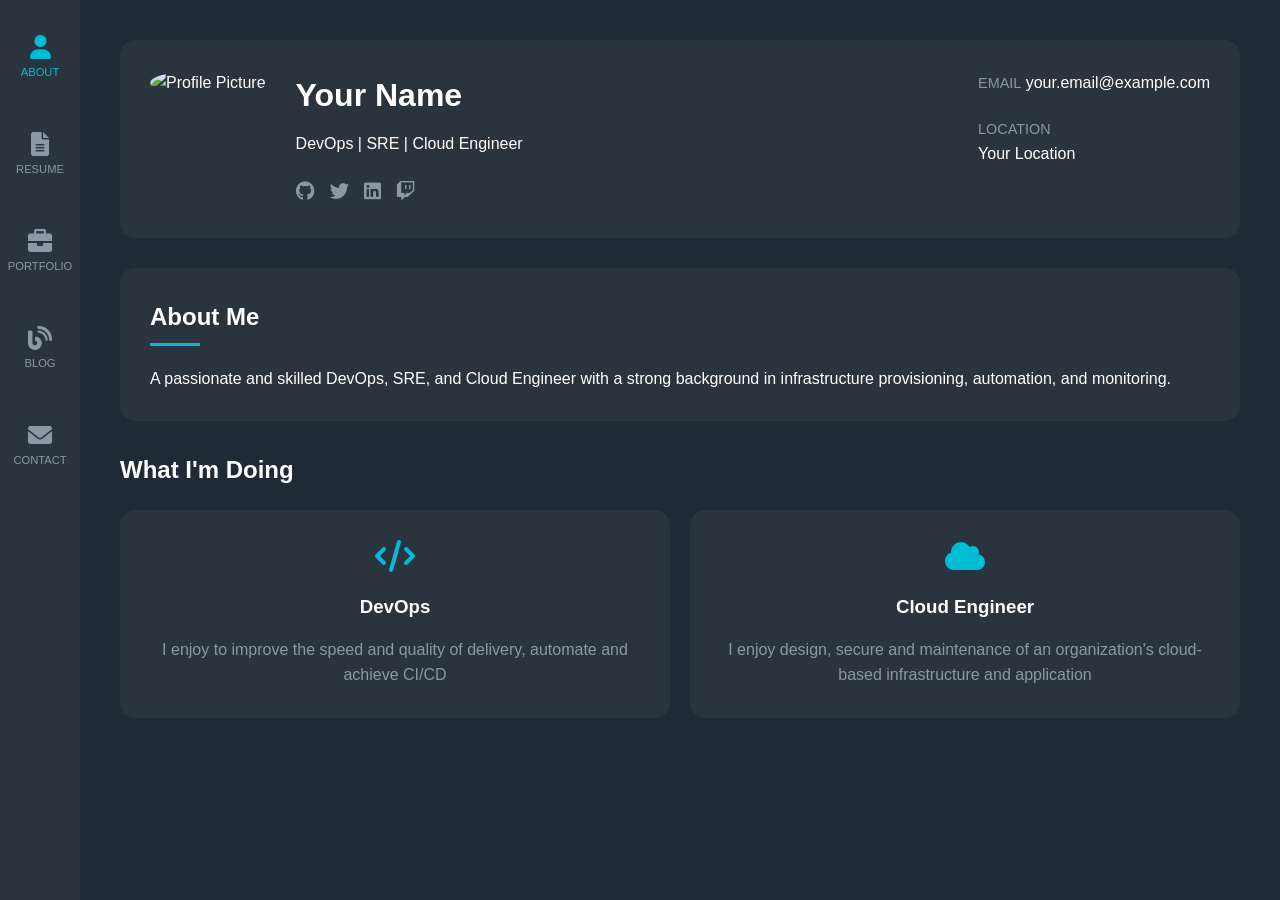
==== index.html @ b5a83fa3 "first commit" ====
<!DOCTYPE html>
<html lang="en">
<head>
    <meta charset="UTF-8">
    <meta name="viewport" content="width=device-width, initial-scale=1.0">
    <title>Portfolio</title>
    <link rel="stylesheet" href="style.css">
    <link rel="stylesheet" href="https://cdnjs.cloudflare.com/ajax/libs/font-awesome/6.0.0/css/all.min.css">
</head>
<body>
    <div class="container">
        <!-- Geometric Background -->
        <div class="geometric-bg"></div>

        <!-- Sidebar Navigation -->
        <nav class="sidebar">
            <div class="nav-item active">
                <i class="fas fa-user"></i>
                <span>ABOUT</span>
            </div>
            <div class="nav-item">
                <i class="fas fa-file-alt"></i>
                <span>RESUME</span>
            </div>
            <div class="nav-item">
                <i class="fas fa-briefcase"></i>
                <span>PORTFOLIO</span>
            </div>
            <div class="nav-item">
                <i class="fas fa-blog"></i>
                <span>BLOG</span>
            </div>
            <div class="nav-item">
                <i class="fas fa-envelope"></i>
                <span>CONTACT</span>
            </div>
        </nav>

        <!-- Main Content -->
        <main class="content">
            <!-- Profile Section -->
            <section class="profile">
                <div class="profile-image">
                    <img src="/placeholder.svg?height=150&width=150" alt="Profile Picture">
                </div>
                <div class="profile-info">
                    <h1>Your Name</h1>
                    <p>DevOps | SRE | Cloud Engineer</p>
                    <div class="social-links">
                        <a href="#"><i class="fab fa-github"></i></a>
                        <a href="#"><i class="fab fa-twitter"></i></a>
                        <a href="#"><i class="fab fa-linkedin"></i></a>
                        <a href="#"><i class="fab fa-twitch"></i></a>
                    </div>
                </div>
                <div class="contact-info">
                    <div class="info-item">
                        <span>EMAIL</span>
                        <a href="mailto:your.email@example.com">your.email@example.com</a>
                    </div>
                    <div class="info-item">
                        <span>LOCATION</span>
                        <p>Your Location</p>
                    </div>
                </div>
            </section>

            <!-- About Section -->
            <section class="about">
                <h2>About Me</h2>
                <p>A passionate and skilled DevOps, SRE, and Cloud Engineer with a strong background in infrastructure provisioning, automation, and monitoring.</p>
            </section>

            <!-- What I'm Doing Section -->
            <section class="what-im-doing">
                <h2>What I'm Doing</h2>
                <div class="cards">
                    <div class="card">
                        <i class="fas fa-code"></i>
                        <h3>DevOps</h3>
                        <p>I enjoy to improve the speed and quality of delivery, automate and achieve CI/CD</p>
                    </div>
                    <div class="card">
                        <i class="fas fa-cloud"></i>
                        <h3>Cloud Engineer</h3>
                        <p>I enjoy design, secure and maintenance of an organization's cloud-based infrastructure and application</p>
                    </div>
                </div>
            </section>
        </main>
    </div>
    <script src="script.js"></script>
</body>
</html>
---- style.css ----
:root { --primary-color: #00BCD4; --dark-bg: #1E2A35; --card-bg: #2A343F; --text-primary: #ffffff; --text-secondary: #8B98A5; } * { margin: 0; padding: 0; box-sizing: border-box; } body { font-family: 'Arial', sans-serif; background-color: var(--dark-bg); color: var(--text-primary); line-height: 1.6; } .container { display: flex; min-height: 100vh; } /* Geometric Background */ .geometric-bg { position: fixed; top: 0; left: 0; width: 100%; height: 100%; background-image: url('https://sjc.microlink.io/BILCcP4Myxe3ezucP5gKyLLWLCoUbep3UhuWjSJiOzNdf7HE_uzfb9MO6j83eb8IjQEhtxk7xO4nOoVupFZQFg.jpeg'); background-size: cover; opacity: 0.1; z-index: -1; } /* Sidebar Navigation */ .sidebar { width: 80px; background-color: var(--card-bg); padding: 20px 0; display: flex; flex-direction: column; align-items: center; gap: 20px; } .nav-item { width: 100%; padding: 15px 0; display: flex; flex-direction: column; align-items: center; cursor: pointer; color: var(--text-secondary); transition: 0.3s; } .nav-item.active, .nav-item:hover { color: var(--primary-color); } .nav-item i { font-size: 1.5rem; margin-bottom: 5px; } .nav-item span { font-size: 0.7rem; } /* Main Content */ .content { flex: 1; padding: 40px; max-width: 1200px; margin: 0 auto; } /* Profile Section */ .profile { background-color: var(--card-bg); border-radius: 15px; padding: 30px; display: grid; grid-template-columns: auto 1fr auto; gap: 30px; margin-bottom: 30px; } .profile-image img { width: 150px; height: 150px; border-radius: 50%; object-fit: cover; } .profile-info h1 { font-size: 2rem; margin-bottom: 10px; } .social-links { display: flex; gap: 15px; margin-top: 20px; } .social-links a { color: var(--text-secondary); font-size: 1.2rem; transition: 0.3s; } .social-links a:hover { color: var(--primary-color); } .contact-info { display: flex; flex-direction: column; gap: 20px; } .info-item span { color: var(--text-secondary); font-size: 0.9rem; } .info-item a { color: var(--text-primary); text-decoration: none; } /* About Section */ .about { background-color: var(--card-bg); border-radius: 15px; padding: 30px; margin-bottom: 30px; } .about h2 { color: var(--text-primary); margin-bottom: 20px; position: relative; padding-bottom: 10px; } .about h2::after { content: ''; position: absolute; bottom: 0; left: 0; width: 50px; height: 3px; background-color: var(--primary-color); } /* What I'm Doing Section */ .what-im-doing { margin-bottom: 30px; } .what-im-doing h2 { margin-bottom: 20px; } .cards { display: grid; grid-template-columns: repeat(auto-fit, minmax(300px, 1fr)); gap: 20px; } .card { background-color: var(--card-bg); border-radius: 15px; padding: 30px; text-align: center; } .card i { font-size: 2rem; color: var(--primary-color); margin-bottom: 20px; } .card h3 { margin-bottom: 15px; } .card p { color: var(--text-secondary); } /* Responsive Design */ @media (max-width: 768px) { .profile { grid-template-columns: 1fr; text-align: center; } .profile-image { margin: 0 auto; } .social-links { justify-content: center; } .contact-info { text-align: center; } }
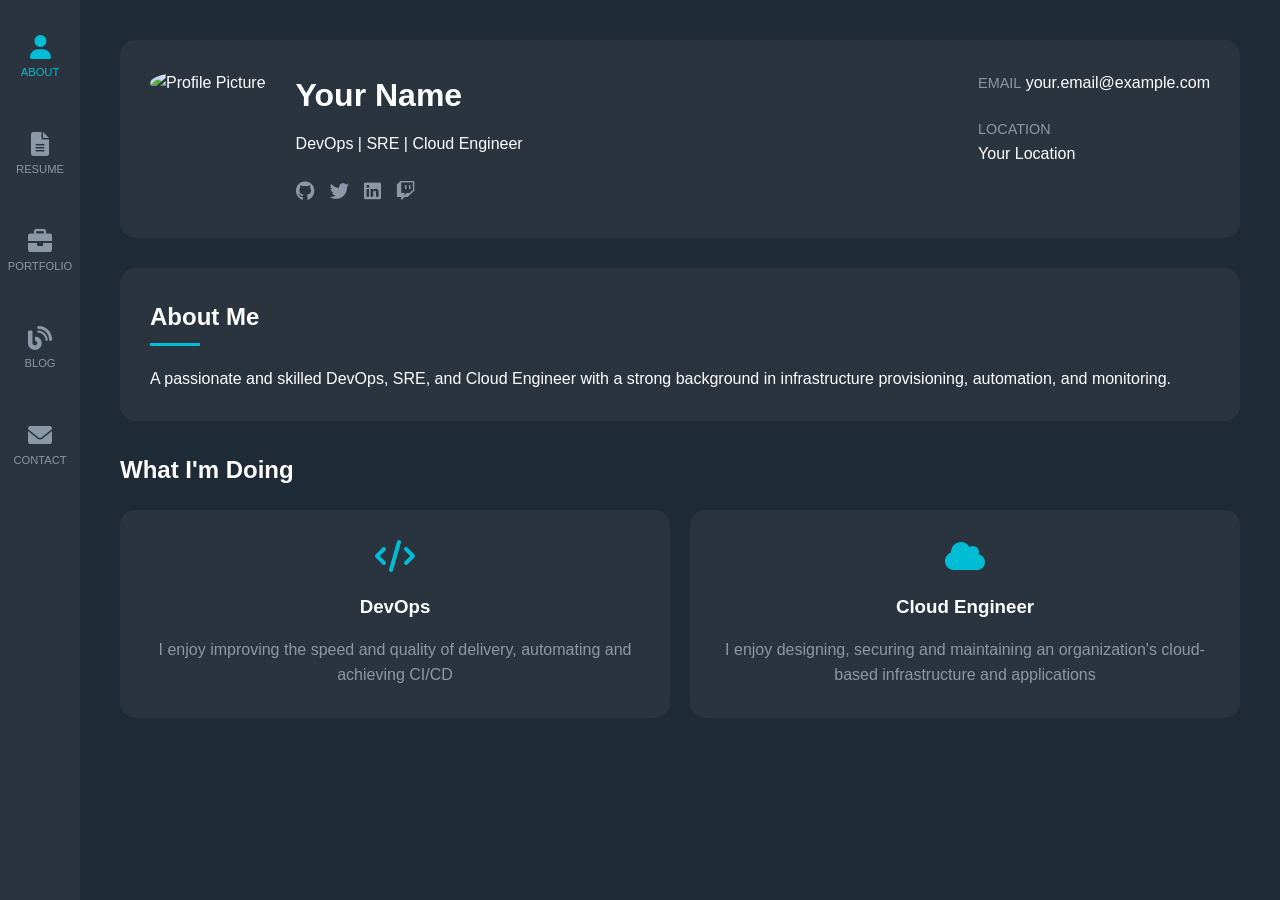
==== commit db2e755f: "second" ====
--- a/index.html
+++ b/index.html
@@ -11,84 +11,177 @@
     <div class="container">
         <!-- Geometric Background -->
         <div class="geometric-bg"></div>
-
+    
         <!-- Sidebar Navigation -->
         <nav class="sidebar">
-            <div class="nav-item active">
+            <div class="nav-item active" data-section="about">
                 <i class="fas fa-user"></i>
                 <span>ABOUT</span>
             </div>
-            <div class="nav-item">
+            <div class="nav-item" data-section="resume">
                 <i class="fas fa-file-alt"></i>
                 <span>RESUME</span>
             </div>
-            <div class="nav-item">
+            <div class="nav-item" data-section="portfolio">
                 <i class="fas fa-briefcase"></i>
                 <span>PORTFOLIO</span>
             </div>
-            <div class="nav-item">
+            <div class="nav-item" data-section="blog">
                 <i class="fas fa-blog"></i>
                 <span>BLOG</span>
             </div>
-            <div class="nav-item">
+            <div class="nav-item" data-section="contact">
                 <i class="fas fa-envelope"></i>
                 <span>CONTACT</span>
             </div>
         </nav>
-
+    
         <!-- Main Content -->
         <main class="content">
-            <!-- Profile Section -->
-            <section class="profile">
-                <div class="profile-image">
-                    <img src="/placeholder.svg?height=150&width=150" alt="Profile Picture">
-                </div>
-                <div class="profile-info">
-                    <h1>Your Name</h1>
-                    <p>DevOps | SRE | Cloud Engineer</p>
-                    <div class="social-links">
-                        <a href="#"><i class="fab fa-github"></i></a>
-                        <a href="#"><i class="fab fa-twitter"></i></a>
-                        <a href="#"><i class="fab fa-linkedin"></i></a>
-                        <a href="#"><i class="fab fa-twitch"></i></a>
+            <!-- About Section -->
+            <section id="about" class="content-section">
+                <div class="profile">
+                    <div class="profile-image">
+                        <img src="/placeholder.svg?height=150&width=150" alt="Profile Picture">
+                    </div>
+                    <div class="profile-info">
+                        <h1>Your Name</h1>
+                        <p>DevOps | SRE | Cloud Engineer</p>
+                        <div class="social-links">
+                            <a href="#"><i class="fab fa-github"></i></a>
+                            <a href="#"><i class="fab fa-twitter"></i></a>
+                            <a href="#"><i class="fab fa-linkedin"></i></a>
+                            <a href="#"><i class="fab fa-twitch"></i></a>
+                        </div>
+                    </div>
+                    <div class="contact-info">
+                        <div class="info-item">
+                            <span>EMAIL</span>
+                            <a href="mailto:your.email@example.com">your.email@example.com</a>
+                        </div>
+                        <div class="info-item">
+                            <span>LOCATION</span>
+                            <p>Your Location</p>
+                        </div>
                     </div>
                 </div>
-                <div class="contact-info">
-                    <div class="info-item">
-                        <span>EMAIL</span>
-                        <a href="mailto:your.email@example.com">your.email@example.com</a>
-                    </div>
-                    <div class="info-item">
-                        <span>LOCATION</span>
-                        <p>Your Location</p>
+                <div class="about">
+                    <h2>About Me</h2>
+                    <p>A passionate and skilled DevOps, SRE, and Cloud Engineer with a strong background in infrastructure provisioning, automation, and monitoring.</p>
+                </div>
+                <div class="what-im-doing">
+                    <h2>What I'm Doing</h2>
+                    <div class="cards">
+                        <div class="card">
+                            <i class="fas fa-code"></i>
+                            <h3>DevOps</h3>
+                            <p>I enjoy improving the speed and quality of delivery, automating and achieving CI/CD</p>
+                        </div>
+                        <div class="card">
+                            <i class="fas fa-cloud"></i>
+                            <h3>Cloud Engineer</h3>
+                            <p>I enjoy designing, securing and maintaining an organization's cloud-based infrastructure and applications</p>
+                        </div>
                     </div>
                 </div>
             </section>
 
-            <!-- About Section -->
-            <section class="about">
-                <h2>About Me</h2>
-                <p>A passionate and skilled DevOps, SRE, and Cloud Engineer with a strong background in infrastructure provisioning, automation, and monitoring.</p>
+            <!-- Resume Section -->
+            <section id="resume" class="content-section" style="display: none;">
+                <h2>Resume</h2>
+                <div class="resume-section">
+                    <h3>Work Experience</h3>
+                    <div class="timeline">
+                        <div class="timeline-item">
+                            <h4>Senior DevOps Engineer</h4>
+                            <p class="company">Tech Company Inc.</p>
+                            <p class="period">2020 - Present</p>
+                            <ul>
+                                <li>Led the implementation of CI/CD pipelines</li>
+                                <li>Optimized cloud infrastructure, reducing costs by 30%</li>
+                                <li>Implemented monitoring and alerting systems</li>
+                            </ul>
+                        </div>
+                        <!-- Add more work experience items as needed -->
+                    </div>
+                </div>
+                <div class="resume-section">
+                    <h3>Education</h3>
+                    <div class="timeline">
+                        <div class="timeline-item">
+                            <h4>Bachelor of Science in Computer Science</h4>
+                            <p class="company">University Name</p>
+                            <p class="period">2012 - 2016</p>
+                        </div>
+                        <!-- Add more education items as needed -->
+                    </div>
+                </div>
             </section>
 
-            <!-- What I'm Doing Section -->
-            <section class="what-im-doing">
-                <h2>What I'm Doing</h2>
-                <div class="cards">
-                    <div class="card">
-                        <i class="fas fa-code"></i>
-                        <h3>DevOps</h3>
-                        <p>I enjoy to improve the speed and quality of delivery, automate and achieve CI/CD</p>
+            <!-- Portfolio Section -->
+            <section id="portfolio" class="content-section" style="display: none;">
+                <h2>Portfolio</h2>
+                <div class="portfolio-grid">
+                    <div class="portfolio-item">
+                        <img src="/placeholder.svg?height=200&width=300" alt="Project 1">
+                        <div class="portfolio-info">
+                            <h3>Project 1</h3>
+                            <p>DevOps</p>
+                        </div>
                     </div>
-                    <div class="card">
-                        <i class="fas fa-cloud"></i>
-                        <h3>Cloud Engineer</h3>
-                        <p>I enjoy design, secure and maintenance of an organization's cloud-based infrastructure and application</p>
+                    <div class="portfolio-item">
+                        <img src="/placeholder.svg?height=200&width=300" alt="Project 2">
+                        <div class="portfolio-info">
+                            <h3>Project 2</h3>
+                            <p>Cloud Engineering</p>
+                        </div>
                     </div>
+                    <!-- Add more portfolio items as needed -->
                 </div>
+            </section>
+
+            <!-- Blog Section -->
+            <section id="blog" class="content-section" style="display: none;">
+                <h2>Blog</h2>
+                <div class="blog-posts">
+                    <div class="blog-post">
+                        <h3>Understanding CI/CD Pipelines</h3>
+                        <p>Posted on: May 15, 2023</p>
+                        <p>A deep dive into Continuous Integration and Continuous Deployment...</p>
+                        <a href="#">Read More</a>
+                    </div>
+                    <div class="blog-post">
+                        <h3>Cloud Cost Optimization Strategies</h3>
+                        <p>Posted on: April 22, 2023</p>
+                        <p>Learn how to optimize your cloud infrastructure costs...</p>
+                        <a href="#">Read More</a>
+                    </div>
+                    <!-- Add more blog posts as needed -->
+                </div>
+            </section>
+
+            <!-- Contact Section -->
+            <section id="contact" class="content-section" style="display: none;">
+                <h2>Contact Me</h2>
+                <form>
+                    <div class="form-group">
+                        <label for="name">Name</label>
+                        <input type="text" id="name" name="name" required>
+                    </div>
+                    <div class="form-group">
+                        <label for="email">Email</label>
+                        <input type="email" id="email" name="email" required>
+                    </div>
+                    <div class="form-group">
+                        <label for="message">Message</label>
+                        <textarea id="message" name="message" required></textarea>
+                    </div>
+                    <button type="submit">Send Message</button>
+                </form>
             </section>
         </main>
     </div>
     <script src="script.js"></script>
 </body>
-</html>+</html>
+
--- a/style.css
+++ b/style.css
@@ -1 +1,408 @@
-:root { --primary-color: #00BCD4; --dark-bg: #1E2A35; --card-bg: #2A343F; --text-primary: #ffffff; --text-secondary: #8B98A5; } * { margin: 0; padding: 0; box-sizing: border-box; } body { font-family: 'Arial', sans-serif; background-color: var(--dark-bg); color: var(--text-primary); line-height: 1.6; } .container { display: flex; min-height: 100vh; } /* Geometric Background */ .geometric-bg { position: fixed; top: 0; left: 0; width: 100%; height: 100%; background-image: url('https://sjc.microlink.io/BILCcP4Myxe3ezucP5gKyLLWLCoUbep3UhuWjSJiOzNdf7HE_uzfb9MO6j83eb8IjQEhtxk7xO4nOoVupFZQFg.jpeg'); background-size: cover; opacity: 0.1; z-index: -1; } /* Sidebar Navigation */ .sidebar { width: 80px; background-color: var(--card-bg); padding: 20px 0; display: flex; flex-direction: column; align-items: center; gap: 20px; } .nav-item { width: 100%; padding: 15px 0; display: flex; flex-direction: column; align-items: center; cursor: pointer; color: var(--text-secondary); transition: 0.3s; } .nav-item.active, .nav-item:hover { color: var(--primary-color); } .nav-item i { font-size: 1.5rem; margin-bottom: 5px; } .nav-item span { font-size: 0.7rem; } /* Main Content */ .content { flex: 1; padding: 40px; max-width: 1200px; margin: 0 auto; } /* Profile Section */ .profile { background-color: var(--card-bg); border-radius: 15px; padding: 30px; display: grid; grid-template-columns: auto 1fr auto; gap: 30px; margin-bottom: 30px; } .profile-image img { width: 150px; height: 150px; border-radius: 50%; object-fit: cover; } .profile-info h1 { font-size: 2rem; margin-bottom: 10px; } .social-links { display: flex; gap: 15px; margin-top: 20px; } .social-links a { color: var(--text-secondary); font-size: 1.2rem; transition: 0.3s; } .social-links a:hover { color: var(--primary-color); } .contact-info { display: flex; flex-direction: column; gap: 20px; } .info-item span { color: var(--text-secondary); font-size: 0.9rem; } .info-item a { color: var(--text-primary); text-decoration: none; } /* About Section */ .about { background-color: var(--card-bg); border-radius: 15px; padding: 30px; margin-bottom: 30px; } .about h2 { color: var(--text-primary); margin-bottom: 20px; position: relative; padding-bottom: 10px; } .about h2::after { content: ''; position: absolute; bottom: 0; left: 0; width: 50px; height: 3px; background-color: var(--primary-color); } /* What I'm Doing Section */ .what-im-doing { margin-bottom: 30px; } .what-im-doing h2 { margin-bottom: 20px; } .cards { display: grid; grid-template-columns: repeat(auto-fit, minmax(300px, 1fr)); gap: 20px; } .card { background-color: var(--card-bg); border-radius: 15px; padding: 30px; text-align: center; } .card i { font-size: 2rem; color: var(--primary-color); margin-bottom: 20px; } .card h3 { margin-bottom: 15px; } .card p { color: var(--text-secondary); } /* Responsive Design */ @media (max-width: 768px) { .profile { grid-template-columns: 1fr; text-align: center; } .profile-image { margin: 0 auto; } .social-links { justify-content: center; } .contact-info { text-align: center; } }+:root {
+    --primary-color: #00bcd4;
+    --dark-bg: #1e2a35;
+    --card-bg: #2a343f;
+    --text-primary: #ffffff;
+    --text-secondary: #8b98a5;
+  }
+  
+  * {
+    margin: 0;
+    padding: 0;
+    box-sizing: border-box;
+  }
+  
+  body {
+    font-family: "Arial", sans-serif;
+    background-color: var(--dark-bg);
+    color: var(--text-primary);
+    line-height: 1.6;
+  }
+  
+  .container {
+    display: flex;
+    min-height: 100vh;
+  }
+  
+  /* Geometric Background */
+  .geometric-bg {
+    position: fixed;
+    top: 0;
+    left: 0;
+    width: 100%;
+    height: 100%;
+    background-image: url("https://images.unsplash.com/photo-1451187580459-43490279c0fa?ixlib=rb-4.0.3&ixid=M3wxMjA3fDB8MHxwaG90by1wYWdlfHx8fGVufDB8fHx8fA%3D%3D&auto=format&fit=crop&w=2072&q=80");
+    background-size: cover;
+    opacity: 0.1;
+    z-index: -1;
+  }
+  
+  /* Sidebar Navigation */
+  .sidebar {
+    width: 80px;
+    background-color: var(--card-bg);
+    padding: 20px 0;
+    display: flex;
+    flex-direction: column;
+    align-items: center;
+    gap: 20px;
+  }
+  
+  .nav-item {
+    width: 100%;
+    padding: 15px 0;
+    display: flex;
+    flex-direction: column;
+    align-items: center;
+    cursor: pointer;
+    color: var(--text-secondary);
+    transition: 0.3s;
+  }
+  
+  .nav-item.active,
+  .nav-item:hover {
+    color: var(--primary-color);
+  }
+  
+  .nav-item i {
+    font-size: 1.5rem;
+    margin-bottom: 5px;
+  }
+  
+  .nav-item span {
+    font-size: 0.7rem;
+  }
+  
+  /* Main Content */
+  .content {
+    flex: 1;
+    padding: 40px;
+    max-width: 1200px;
+    margin: 0 auto;
+  }
+  
+  /* Profile Section */
+  .profile {
+    background-color: var(--card-bg);
+    border-radius: 15px;
+    padding: 30px;
+    display: grid;
+    grid-template-columns: auto 1fr auto;
+    gap: 30px;
+    margin-bottom: 30px;
+  }
+  
+  .profile-image img {
+    width: 150px;
+    height: 150px;
+    border-radius: 50%;
+    object-fit: cover;
+  }
+  
+  .profile-info h1 {
+    font-size: 2rem;
+    margin-bottom: 10px;
+  }
+  
+  .social-links {
+    display: flex;
+    gap: 15px;
+    margin-top: 20px;
+  }
+  
+  .social-links a {
+    color: var(--text-secondary);
+    font-size: 1.2rem;
+    transition: 0.3s;
+  }
+  
+  .social-links a:hover {
+    color: var(--primary-color);
+  }
+  
+  .contact-info {
+    display: flex;
+    flex-direction: column;
+    gap: 20px;
+  }
+  
+  .info-item span {
+    color: var(--text-secondary);
+    font-size: 0.9rem;
+  }
+  
+  .info-item a {
+    color: var(--text-primary);
+    text-decoration: none;
+  }
+  
+  /* About Section */
+  .about {
+    background-color: var(--card-bg);
+    border-radius: 15px;
+    padding: 30px;
+    margin-bottom: 30px;
+  }
+  
+  .about h2 {
+    color: var(--text-primary);
+    margin-bottom: 20px;
+    position: relative;
+    padding-bottom: 10px;
+  }
+  
+  .about h2::after {
+    content: "";
+    position: absolute;
+    bottom: 0;
+    left: 0;
+    width: 50px;
+    height: 3px;
+    background-color: var(--primary-color);
+  }
+  
+  /* What I'm Doing Section */
+  .what-im-doing {
+    margin-bottom: 30px;
+  }
+  
+  .what-im-doing h2 {
+    margin-bottom: 20px;
+  }
+  
+  .cards {
+    display: grid;
+    grid-template-columns: repeat(auto-fit, minmax(300px, 1fr));
+    gap: 20px;
+  }
+  
+  .card {
+    background-color: var(--card-bg);
+    border-radius: 15px;
+    padding: 30px;
+    text-align: center;
+  }
+  
+  .card i {
+    font-size: 2rem;
+    color: var(--primary-color);
+    margin-bottom: 20px;
+  }
+  
+  .card h3 {
+    margin-bottom: 15px;
+  }
+  
+  .card p {
+    color: var(--text-secondary);
+  }
+  
+  /* Tab Content Styles */
+  .content-section {
+    display: none;
+    opacity: 0;
+    transition: opacity 0.3s ease-in-out;
+  }
+  
+  .content-section.active {
+    display: block;
+    opacity: 1;
+  }
+  
+  /* Resume Styles */
+  .resume-section {
+    margin-top: 20px;
+  }
+  
+  .timeline {
+    margin-top: 20px;
+  }
+  
+  .timeline-item {
+    border-left: 2px solid var(--primary-color);
+    padding-left: 20px;
+    margin-bottom: 30px;
+    position: relative;
+  }
+  
+  .timeline-item::before {
+    content: "";
+    position: absolute;
+    left: -7px;
+    top: 0;
+    width: 12px;
+    height: 12px;
+    border-radius: 50%;
+    background-color: var(--primary-color);
+  }
+  
+  .timeline-item h4 {
+    color: var(--text-primary);
+    margin-bottom: 5px;
+  }
+  
+  .timeline-item .company {
+    color: var(--primary-color);
+    margin-bottom: 5px;
+  }
+  
+  .timeline-item .period {
+    color: var(--text-secondary);
+    font-size: 0.9rem;
+    margin-bottom: 10px;
+  }
+  
+  .timeline-item ul {
+    list-style-type: none;
+    padding-left: 0;
+  }
+  
+  .timeline-item ul li {
+    color: var(--text-secondary);
+    margin-bottom: 5px;
+  }
+  
+  /* Portfolio Styles */
+  .portfolio-grid {
+    display: grid;
+    grid-template-columns: repeat(auto-fit, minmax(300px, 1fr));
+    gap: 20px;
+    margin-top: 20px;
+  }
+  
+  .portfolio-item {
+    position: relative;
+    border-radius: 10px;
+    overflow: hidden;
+  }
+  
+  .portfolio-item img {
+    width: 100%;
+    height: 200px;
+    object-fit: cover;
+    transition: transform 0.3s ease;
+  }
+  
+  .portfolio-info {
+    position: absolute;
+    bottom: 0;
+    left: 0;
+    right: 0;
+    padding: 20px;
+    background: linear-gradient(to top, rgba(0, 0, 0, 0.8), transparent);
+    transform: translateY(100%);
+    transition: transform 0.3s ease;
+  }
+  
+  .portfolio-item:hover img {
+    transform: scale(1.1);
+  }
+  
+  .portfolio-item:hover .portfolio-info {
+    transform: translateY(0);
+  }
+  
+  .portfolio-info h3 {
+    color: var(--text-primary);
+    margin-bottom: 5px;
+  }
+  
+  .portfolio-info p {
+    color: var(--primary-color);
+    font-size: 0.9rem;
+  }
+  
+  /* Blog Styles */
+  .blog-posts {
+    display: grid;
+    grid-template-columns: repeat(auto-fit, minmax(300px, 1fr));
+    gap: 20px;
+    margin-top: 20px;
+  }
+  
+  .blog-post {
+    background-color: var(--card-bg);
+    border-radius: 15px;
+    padding: 20px;
+  }
+  
+  .blog-post h3 {
+    margin-bottom: 10px;
+  }
+  
+  .blog-post p {
+    color: var(--text-secondary);
+    margin-bottom: 10px;
+  }
+  
+  .blog-post a {
+    color: var(--primary-color);
+    text-decoration: none;
+  }
+  
+  /* Contact Styles */
+  form {
+    display: grid;
+    gap: 20px;
+    max-width: 500px;
+    margin-top: 20px;
+  }
+  
+  .form-group {
+    display: flex;
+    flex-direction: column;
+  }
+  
+  label {
+    margin-bottom: 5px;
+    color: var(--text-secondary);
+  }
+  
+  input,
+  textarea {
+    padding: 10px;
+    border-radius: 5px;
+    border: 1px solid var(--text-secondary);
+    background-color: var(--card-bg);
+    color: var(--text-primary);
+  }
+  
+  textarea {
+    min-height: 150px;
+  }
+  
+  button[type="submit"] {
+    padding: 10px 20px;
+    background-color: var(--primary-color);
+    color: var(--text-primary);
+    border: none;
+    border-radius: 5px;
+    cursor: pointer;
+    transition: 0.3s;
+  }
+  
+  button[type="submit"]:hover {
+    background-color: #0097a7;
+  }
+  
+  /* Responsive Design */
+  @media (max-width: 768px) {
+    .profile {
+      grid-template-columns: 1fr;
+      text-align: center;
+    }
+  
+    .profile-image {
+      margin: 0 auto;
+    }
+  
+    .social-links {
+      justify-content: center;
+    }
+  
+    .contact-info {
+      text-align: center;
+    }
+  }
+  
+  
